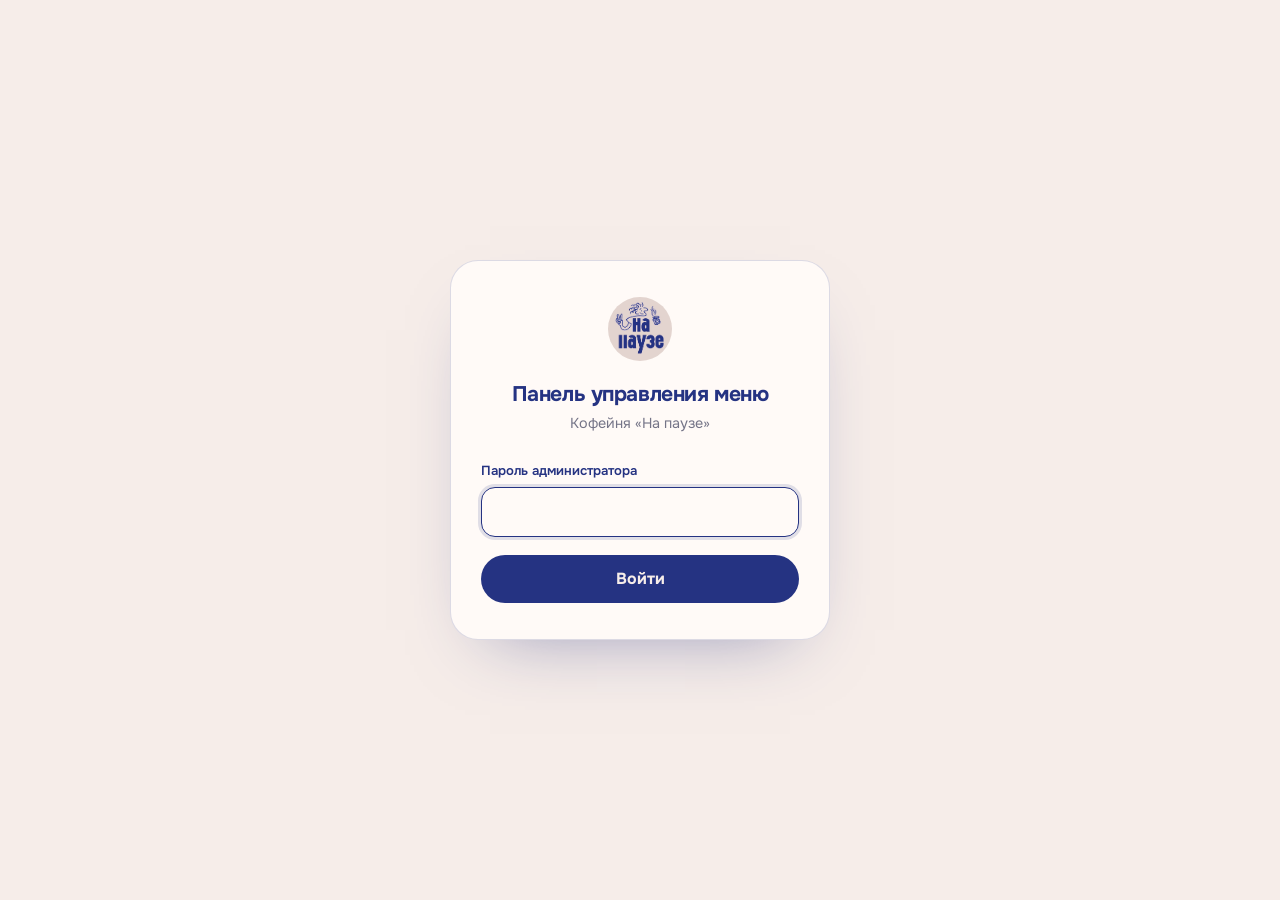
==== admin.html @ 0f0cec03 "Панель управления меню Панель на /admin: правка названий, описаний и цен, добавление и удаление пози" ====
<!DOCTYPE html>
<html lang="ru">
<head>
<meta charset="utf-8">
<meta name="viewport" content="width=device-width, initial-scale=1">
<title>Меню — панель управления · На паузе</title>
<meta name="robots" content="noindex, nofollow">
<meta name="theme-color" content="#253382">

<link rel="icon" href="assets/logo.png">
<link rel="preconnect" href="https://fonts.googleapis.com">
<link rel="preconnect" href="https://fonts.gstatic.com" crossorigin>
<link href="https://fonts.googleapis.com/css2?family=Onest:wght@400;500;600;700;800;900&display=swap" rel="stylesheet">
<link rel="stylesheet" href="admin.css">
</head>
<body>

<!-- ══════════ ВХОД ══════════ -->
<main class="gate" id="gate" hidden>
  <form class="gate__card" id="login-form" autocomplete="on">
    <img class="gate__logo" src="assets/logo.png" alt="" width="64" height="64">
    <h1>Панель управления меню</h1>
    <p class="gate__sub">Кофейня «На паузе»</p>

    <label class="field">
      <span>Пароль администратора</span>
      <input type="password" id="password" name="password" autocomplete="current-password" required>
    </label>

    <p class="msg msg--err" id="login-error" hidden></p>
    <button class="btn btn--primary" type="submit" id="login-btn">Войти</button>
  </form>
</main>

<!-- ══════════ РЕДАКТОР ══════════ -->
<div class="app" id="app" hidden>

  <header class="bar">
    <div class="bar__left">
      <img src="assets/logo.png" alt="" width="34" height="34">
      <strong>Меню</strong>
      <span class="state" id="state">загружаем…</span>
    </div>
    <div class="bar__right">
      <a class="btn btn--ghost btn--sm" href="/" target="_blank" rel="noopener">Открыть сайт</a>
      <button class="btn btn--ghost btn--sm" type="button" id="logout">Выйти</button>
      <button class="btn btn--primary btn--sm" type="button" id="save" disabled>Сохранить</button>
    </div>
  </header>

  <p class="msg msg--warn" id="setup-warning" hidden></p>
  <p class="msg" id="flash" hidden></p>

  <main class="sheet">

    <section class="block">
      <div class="block__head">
        <h2>Разделы</h2>
        <button class="btn btn--ghost btn--sm" type="button" id="add-cat">+ Раздел</button>
      </div>
      <div class="cats" id="cats"></div>
    </section>

    <section class="block">
      <div class="block__head">
        <h2 id="cat-caption">Позиции</h2>
        <div class="block__actions">
          <button class="btn btn--ghost btn--sm" type="button" id="rename-cat">Переименовать раздел</button>
          <button class="btn btn--ghost btn--sm btn--danger" type="button" id="del-cat">Удалить раздел</button>
        </div>
      </div>

      <div class="rows" id="rows"></div>
      <button class="btn btn--dash" type="button" id="add-item">+ Добавить позицию</button>
    </section>

    <section class="block">
      <div class="block__head"><h2>Подпись под заголовком меню</h2></div>
      <textarea id="note" class="note" rows="2" maxlength="300"
        placeholder="Например: альтернативное молоко без доплаты"></textarea>
      <p class="hint">Показывается на сайте под заголовком «Что налить и чем закусить». Перенос строки — Enter.</p>
    </section>

    <section class="block block--muted">
      <div class="block__head"><h2>Служебное</h2></div>
      <div class="block__actions">
        <button class="btn btn--ghost btn--sm" type="button" id="reload">Отменить правки</button>
        <button class="btn btn--ghost btn--sm" type="button" id="download">Скачать JSON</button>
      </div>
      <p class="hint" id="meta"></p>
    </section>

  </main>
</div>

<script src="admin.js"></script>
</body>
</html>
---- admin.css ----
/* ═══════════════════════════════════════════════
   На паузе — панель управления меню
   Та же палитра, что и на сайте
   ═══════════════════════════════════════════════ */

:root{
  --blue:#253382;
  --blue-2:#1a2560;
  --blush:#e3d4cf;
  --cream:#f6ede9;
  --paper:#fffaf7;
  --ink:#171b3c;
  --butter:#f2c744;
  --danger:#b3261e;
  --line:color-mix(in srgb,var(--blue) 16%,transparent);
  --font:"Onest","Golos Text","Segoe UI",system-ui,-apple-system,sans-serif;
}

*,*::before,*::after{box-sizing:border-box}
/* обязательно: у .gate задан display:grid, он перебивает атрибут hidden */
[hidden]{display:none !important}
body{
  margin:0;background:var(--cream);color:var(--ink);
  font-family:var(--font);font-size:16px;line-height:1.5;
  -webkit-text-size-adjust:100%;
}
h1,h2{margin:0;color:var(--blue);letter-spacing:-.02em}
button,input,textarea{font:inherit;color:inherit}

/* ─────────── кнопки ─────────── */
.btn{
  display:inline-flex;align-items:center;justify-content:center;gap:8px;
  padding:12px 22px;border:0;border-radius:99px;
  font-weight:700;cursor:pointer;white-space:nowrap;
  transition:background .2s,color .2s,border-color .2s,opacity .2s;
}
.btn--sm{padding:9px 16px;font-size:.88rem}
.btn--primary{background:var(--blue);color:var(--cream)}
.btn--primary:hover:not(:disabled){background:var(--blue-2)}
.btn--ghost{background:transparent;color:var(--blue);border:1.5px solid var(--line)}
.btn--ghost:hover:not(:disabled){background:var(--paper);border-color:var(--blue)}
.btn--danger{color:var(--danger);border-color:color-mix(in srgb,var(--danger) 30%,transparent)}
.btn--danger:hover:not(:disabled){background:color-mix(in srgb,var(--danger) 8%,transparent);border-color:var(--danger)}
.btn:disabled{opacity:.45;cursor:not-allowed}
.btn--dash{
  width:100%;margin-top:12px;padding:14px;border-radius:16px;
  background:transparent;border:1.5px dashed var(--line);color:var(--blue);
}
.btn--dash:hover{border-color:var(--blue);background:var(--paper)}

/* ─────────── сообщения ─────────── */
.msg{margin:0 0 16px;padding:12px 16px;border-radius:14px;font-size:.9rem;background:var(--paper);border:1.5px solid var(--line)}
.msg--err{background:color-mix(in srgb,var(--danger) 8%,var(--paper));border-color:color-mix(in srgb,var(--danger) 35%,transparent);color:var(--danger)}
.msg--warn{background:color-mix(in srgb,var(--butter) 26%,var(--paper));border-color:color-mix(in srgb,var(--butter) 70%,transparent)}
.msg--ok{background:color-mix(in srgb,var(--blue) 7%,var(--paper))}

/* ─────────── вход ─────────── */
.gate{min-height:100dvh;display:grid;place-items:center;padding:24px}
.gate__card{
  width:min(100%,380px);background:var(--paper);
  border:1.5px solid var(--line);border-radius:28px;padding:36px 30px;
  box-shadow:0 30px 70px -40px rgb(37 51 130/.5);text-align:center;
}
.gate__logo{border-radius:50%;margin-bottom:14px}
.gate h1{font-size:1.32rem;line-height:1.2}
.gate__sub{margin:6px 0 26px;font-size:.9rem;color:color-mix(in srgb,var(--ink) 60%,transparent)}
.gate .btn{width:100%}
.gate .msg{text-align:left}

.field{display:block;text-align:left;margin-bottom:18px}
.field span{display:block;margin-bottom:7px;font-size:.82rem;font-weight:600;color:var(--blue)}

input[type=text],input[type=password],input[type=number],textarea{
  width:100%;padding:12px 14px;border-radius:14px;
  background:var(--paper);border:1.5px solid var(--line);
  transition:border-color .2s,box-shadow .2s;
}
input:focus,textarea:focus{
  outline:0;border-color:var(--blue);
  box-shadow:0 0 0 3px color-mix(in srgb,var(--blue) 14%,transparent);
}

/* ─────────── шапка ─────────── */
.bar{
  position:sticky;top:0;z-index:10;
  display:flex;align-items:center;justify-content:space-between;gap:16px;flex-wrap:wrap;
  padding:12px clamp(16px,4vw,32px);
  background:color-mix(in srgb,var(--cream) 90%,transparent);
  backdrop-filter:blur(12px);border-bottom:1.5px solid var(--line);
}
.bar__left{display:flex;align-items:center;gap:12px;min-width:0}
.bar__left img{border-radius:50%}
.bar__left strong{color:var(--blue);font-size:1.05rem}
.bar__right{display:flex;align-items:center;gap:8px;flex-wrap:wrap}
.state{font-size:.82rem;color:color-mix(in srgb,var(--ink) 55%,transparent)}
.state--dirty{color:var(--danger);font-weight:600}

/* ─────────── листы ─────────── */
.sheet{max-width:1000px;margin:0 auto;padding:clamp(16px,4vw,32px)}
.block{
  background:var(--paper);border:1.5px solid var(--line);
  border-radius:24px;padding:clamp(18px,3vw,26px);margin-bottom:18px;
}
.block--muted{background:transparent}
.block__head{display:flex;align-items:center;justify-content:space-between;gap:12px;flex-wrap:wrap;margin-bottom:16px}
.block__head h2{font-size:1.05rem}
.block__actions{display:flex;gap:8px;flex-wrap:wrap}
.hint{margin:10px 0 0;font-size:.82rem;color:color-mix(in srgb,var(--ink) 55%,transparent)}
.note{resize:vertical;min-height:64px}

/* ─────────── разделы ─────────── */
.cats{display:flex;gap:8px;flex-wrap:wrap}
.cat{
  display:inline-flex;align-items:center;gap:8px;
  padding:9px 8px 9px 16px;border-radius:99px;
  background:transparent;border:1.5px solid var(--line);color:var(--blue);
  font-weight:600;font-size:.9rem;cursor:pointer;
}
.cat:hover{border-color:var(--blue)}
.cat.is-on{background:var(--blue);border-color:var(--blue);color:var(--cream)}
.cat__n{opacity:.6;font-size:.8rem}
.cat__mv{
  display:grid;place-items:center;width:22px;height:22px;
  border:0;border-radius:50%;background:color-mix(in srgb,var(--blue) 10%,transparent);
  color:inherit;font-size:.7rem;line-height:1;cursor:pointer;
}
.cat.is-on .cat__mv{background:color-mix(in srgb,var(--cream) 22%,transparent)}
.cat__mv:hover{background:color-mix(in srgb,var(--blue) 24%,transparent)}
.cat__mv:disabled{opacity:.3;cursor:not-allowed}

/* ─────────── строки меню ─────────── */
.rows{display:flex;flex-direction:column;gap:10px}
.row{
  display:grid;gap:10px;align-items:center;
  grid-template-columns:minmax(0,1.1fr) minmax(0,1.4fr) 110px auto auto;
  padding:12px;border-radius:18px;border:1.5px solid var(--line);background:var(--cream);
}
.row.is-hidden{opacity:.5}
.row__price{display:flex;align-items:center;gap:6px}
.row__price input{width:100%;text-align:right}
.row__cur{color:color-mix(in srgb,var(--ink) 55%,transparent)}
.row__flags{display:flex;gap:6px}
.row__tools{display:flex;gap:6px;justify-content:flex-end}

.chip{
  display:grid;place-items:center;width:36px;height:36px;flex:none;
  border:1.5px solid var(--line);border-radius:12px;background:var(--paper);
  cursor:pointer;font-size:.95rem;line-height:1;transition:background .2s,border-color .2s;
}
.chip:hover{border-color:var(--blue)}
.chip:disabled{opacity:.3;cursor:not-allowed}
.chip.is-on{background:var(--blue);border-color:var(--blue);color:var(--cream)}
.chip--star.is-on{background:var(--butter);border-color:var(--butter);color:var(--blue-2)}
.chip--del:hover{border-color:var(--danger);color:var(--danger)}

.empty{padding:22px;text-align:center;color:color-mix(in srgb,var(--ink) 55%,transparent);font-size:.9rem}

/* ─────────── мобильная раскладка ─────────── */
@media (max-width:760px){
  .row{
    grid-template-columns:1fr auto;
    grid-template-areas:
      "name  name"
      "note  note"
      "price flags"
      "tools tools";
  }
  .row__name{grid-area:name}
  .row__note{grid-area:note}
  .row__price{grid-area:price}
  .row__flags{grid-area:flags;justify-content:flex-end}
  .row__tools{grid-area:tools;justify-content:flex-start;border-top:1.5px solid var(--line);padding-top:10px}
  .bar__right .btn{flex:1 1 auto}
}
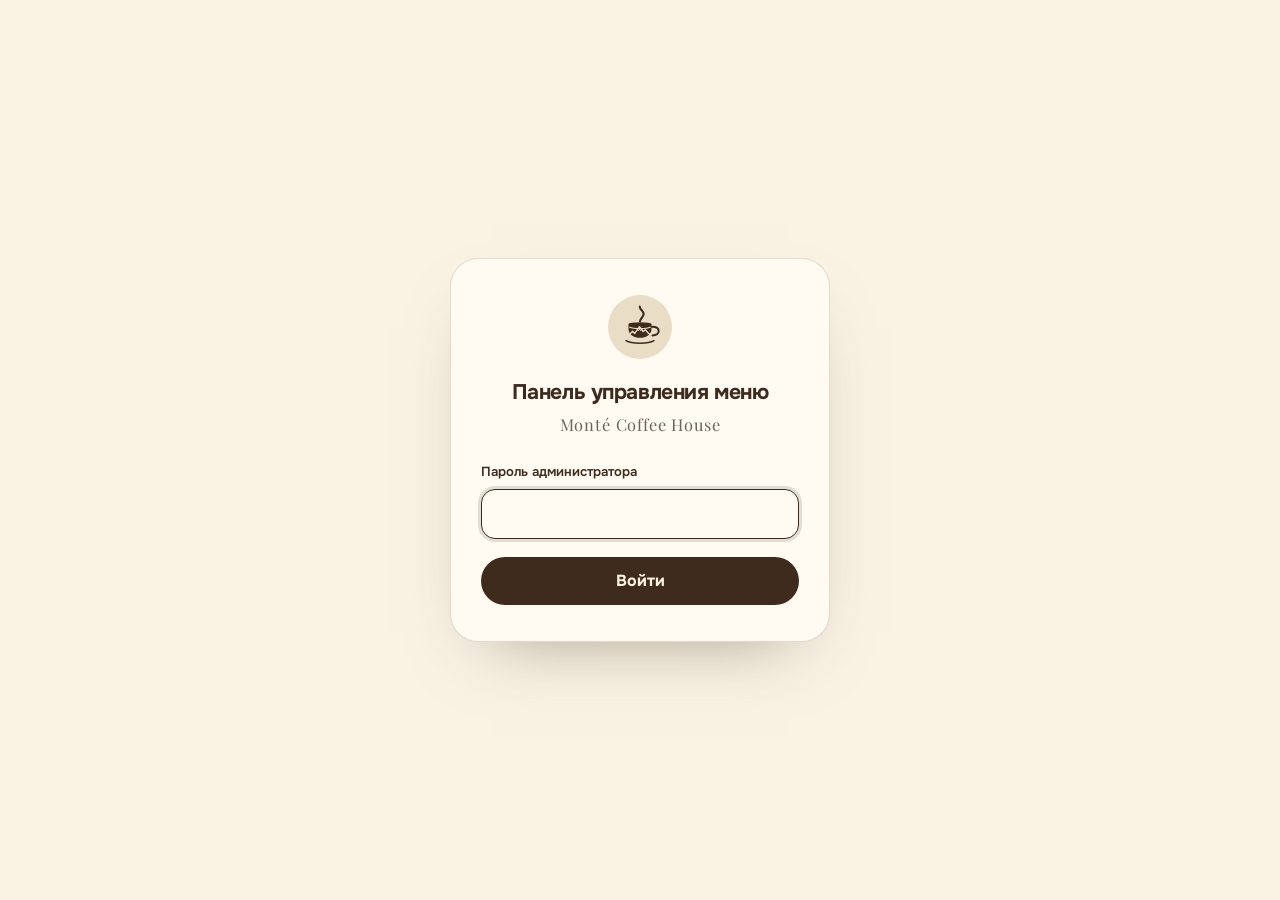
==== commit 9feb5979: "Ребрендинг: Monté Coffee House Название заменено везде: страница, панель управления, подвал, мета-те" ====
--- a/admin.html
+++ b/admin.html
@@ -3,14 +3,14 @@
 <head>
 <meta charset="utf-8">
 <meta name="viewport" content="width=device-width, initial-scale=1">
-<title>Меню — панель управления · На паузе</title>
+<title>Меню — панель управления · Monté Coffee House</title>
 <meta name="robots" content="noindex, nofollow">
-<meta name="theme-color" content="#253382">
+<meta name="theme-color" content="#3e2b1e">
 
-<link rel="icon" href="assets/logo.png">
+<link rel="icon" href="assets/mark.svg" type="image/svg+xml">
 <link rel="preconnect" href="https://fonts.googleapis.com">
 <link rel="preconnect" href="https://fonts.gstatic.com" crossorigin>
-<link href="https://fonts.googleapis.com/css2?family=Onest:wght@400;500;600;700;800;900&display=swap" rel="stylesheet">
+<link href="https://fonts.googleapis.com/css2?family=Onest:wght@400;500;600;700;800;900&family=Playfair+Display:wght@500;600&display=swap" rel="stylesheet">
 <link rel="stylesheet" href="admin.css">
 </head>
 <body>
@@ -18,9 +18,9 @@
 <!-- ══════════ ВХОД ══════════ -->
 <main class="gate" id="gate" hidden>
   <form class="gate__card" id="login-form" autocomplete="on">
-    <img class="gate__logo" src="assets/logo.png" alt="" width="64" height="64">
+    <img class="gate__logo" src="assets/mark.svg" alt="" width="64" height="64">
     <h1>Панель управления меню</h1>
-    <p class="gate__sub">Кофейня «На паузе»</p>
+    <p class="gate__sub">Monté Coffee House</p>
 
     <label class="field">
       <span>Пароль администратора</span>
@@ -37,7 +37,7 @@
 
   <header class="bar">
     <div class="bar__left">
-      <img src="assets/logo.png" alt="" width="34" height="34">
+      <img src="assets/mark.svg" alt="" width="34" height="34">
       <strong>Меню</strong>
       <span class="state" id="state">загружаем…</span>
     </div>
--- a/admin.css
+++ b/admin.css
@@ -1,18 +1,18 @@
 /* ═══════════════════════════════════════════════
-   На паузе — панель управления меню
+   Monté Coffee House — панель управления меню
    Та же палитра, что и на сайте
    ═══════════════════════════════════════════════ */
 
 :root{
-  --blue:#253382;
-  --blue-2:#1a2560;
-  --blush:#e3d4cf;
-  --cream:#f6ede9;
-  --paper:#fffaf7;
-  --ink:#171b3c;
-  --butter:#f2c744;
+  --brown:#3e2b1e;
+  --brown-2:#2a1c12;
+  --crema:#eaddc6;
+  --cream:#faf3e4;
+  --paper:#fffbf2;
+  --ink:#2e2318;
+  --amber:#dda94a;
   --danger:#b3261e;
-  --line:color-mix(in srgb,var(--blue) 16%,transparent);
+  --line:color-mix(in srgb,var(--brown) 16%,transparent);
   --font:"Onest","Golos Text","Segoe UI",system-ui,-apple-system,sans-serif;
 }
 
@@ -24,7 +24,7 @@
   font-family:var(--font);font-size:16px;line-height:1.5;
   -webkit-text-size-adjust:100%;
 }
-h1,h2{margin:0;color:var(--blue);letter-spacing:-.02em}
+h1,h2{margin:0;color:var(--brown);letter-spacing:-.02em}
 button,input,textarea{font:inherit;color:inherit}
 
 /* ─────────── кнопки ─────────── */
@@ -35,40 +35,44 @@
   transition:background .2s,color .2s,border-color .2s,opacity .2s;
 }
 .btn--sm{padding:9px 16px;font-size:.88rem}
-.btn--primary{background:var(--blue);color:var(--cream)}
-.btn--primary:hover:not(:disabled){background:var(--blue-2)}
-.btn--ghost{background:transparent;color:var(--blue);border:1.5px solid var(--line)}
-.btn--ghost:hover:not(:disabled){background:var(--paper);border-color:var(--blue)}
+.btn--primary{background:var(--brown);color:var(--cream)}
+.btn--primary:hover:not(:disabled){background:var(--brown-2)}
+.btn--ghost{background:transparent;color:var(--brown);border:1.5px solid var(--line)}
+.btn--ghost:hover:not(:disabled){background:var(--paper);border-color:var(--brown)}
 .btn--danger{color:var(--danger);border-color:color-mix(in srgb,var(--danger) 30%,transparent)}
 .btn--danger:hover:not(:disabled){background:color-mix(in srgb,var(--danger) 8%,transparent);border-color:var(--danger)}
 .btn:disabled{opacity:.45;cursor:not-allowed}
 .btn--dash{
   width:100%;margin-top:12px;padding:14px;border-radius:16px;
-  background:transparent;border:1.5px dashed var(--line);color:var(--blue);
+  background:transparent;border:1.5px dashed var(--line);color:var(--brown);
 }
-.btn--dash:hover{border-color:var(--blue);background:var(--paper)}
+.btn--dash:hover{border-color:var(--brown);background:var(--paper)}
 
 /* ─────────── сообщения ─────────── */
 .msg{margin:0 0 16px;padding:12px 16px;border-radius:14px;font-size:.9rem;background:var(--paper);border:1.5px solid var(--line)}
 .msg--err{background:color-mix(in srgb,var(--danger) 8%,var(--paper));border-color:color-mix(in srgb,var(--danger) 35%,transparent);color:var(--danger)}
-.msg--warn{background:color-mix(in srgb,var(--butter) 26%,var(--paper));border-color:color-mix(in srgb,var(--butter) 70%,transparent)}
-.msg--ok{background:color-mix(in srgb,var(--blue) 7%,var(--paper))}
+.msg--warn{background:color-mix(in srgb,var(--amber) 26%,var(--paper));border-color:color-mix(in srgb,var(--amber) 70%,transparent)}
+.msg--ok{background:color-mix(in srgb,var(--brown) 7%,var(--paper))}
 
 /* ─────────── вход ─────────── */
 .gate{min-height:100dvh;display:grid;place-items:center;padding:24px}
 .gate__card{
   width:min(100%,380px);background:var(--paper);
   border:1.5px solid var(--line);border-radius:28px;padding:36px 30px;
-  box-shadow:0 30px 70px -40px rgb(37 51 130/.5);text-align:center;
+  box-shadow:0 30px 70px -40px rgb(62 43 30/.5);text-align:center;
 }
-.gate__logo{border-radius:50%;margin-bottom:14px}
+/* знак — прозрачный SVG, под него подложен кремовый кружок */
+.gate__logo{border-radius:50%;margin-bottom:14px;padding:8px;box-sizing:border-box;background:var(--crema)}
 .gate h1{font-size:1.32rem;line-height:1.2}
-.gate__sub{margin:6px 0 26px;font-size:.9rem;color:color-mix(in srgb,var(--ink) 60%,transparent)}
+.gate__sub{
+  margin:6px 0 26px;font-family:"Playfair Display",Georgia,serif;
+  font-size:1.02rem;letter-spacing:.05em;color:color-mix(in srgb,var(--ink) 70%,transparent);
+}
 .gate .btn{width:100%}
 .gate .msg{text-align:left}
 
 .field{display:block;text-align:left;margin-bottom:18px}
-.field span{display:block;margin-bottom:7px;font-size:.82rem;font-weight:600;color:var(--blue)}
+.field span{display:block;margin-bottom:7px;font-size:.82rem;font-weight:600;color:var(--brown)}
 
 input[type=text],input[type=password],input[type=number],textarea{
   width:100%;padding:12px 14px;border-radius:14px;
@@ -76,8 +80,8 @@
   transition:border-color .2s,box-shadow .2s;
 }
 input:focus,textarea:focus{
-  outline:0;border-color:var(--blue);
-  box-shadow:0 0 0 3px color-mix(in srgb,var(--blue) 14%,transparent);
+  outline:0;border-color:var(--brown);
+  box-shadow:0 0 0 3px color-mix(in srgb,var(--brown) 14%,transparent);
 }
 
 /* ─────────── шапка ─────────── */
@@ -89,8 +93,8 @@
   backdrop-filter:blur(12px);border-bottom:1.5px solid var(--line);
 }
 .bar__left{display:flex;align-items:center;gap:12px;min-width:0}
-.bar__left img{border-radius:50%}
-.bar__left strong{color:var(--blue);font-size:1.05rem}
+.bar__left img{border-radius:50%;padding:5px;box-sizing:border-box;background:var(--crema)}
+.bar__left strong{color:var(--brown);font-size:1.05rem}
 .bar__right{display:flex;align-items:center;gap:8px;flex-wrap:wrap}
 .state{font-size:.82rem;color:color-mix(in srgb,var(--ink) 55%,transparent)}
 .state--dirty{color:var(--danger);font-weight:600}
@@ -113,19 +117,19 @@
 .cat{
   display:inline-flex;align-items:center;gap:8px;
   padding:9px 8px 9px 16px;border-radius:99px;
-  background:transparent;border:1.5px solid var(--line);color:var(--blue);
+  background:transparent;border:1.5px solid var(--line);color:var(--brown);
   font-weight:600;font-size:.9rem;cursor:pointer;
 }
-.cat:hover{border-color:var(--blue)}
-.cat.is-on{background:var(--blue);border-color:var(--blue);color:var(--cream)}
+.cat:hover{border-color:var(--brown)}
+.cat.is-on{background:var(--brown);border-color:var(--brown);color:var(--cream)}
 .cat__n{opacity:.6;font-size:.8rem}
 .cat__mv{
   display:grid;place-items:center;width:22px;height:22px;
-  border:0;border-radius:50%;background:color-mix(in srgb,var(--blue) 10%,transparent);
+  border:0;border-radius:50%;background:color-mix(in srgb,var(--brown) 10%,transparent);
   color:inherit;font-size:.7rem;line-height:1;cursor:pointer;
 }
 .cat.is-on .cat__mv{background:color-mix(in srgb,var(--cream) 22%,transparent)}
-.cat__mv:hover{background:color-mix(in srgb,var(--blue) 24%,transparent)}
+.cat__mv:hover{background:color-mix(in srgb,var(--brown) 24%,transparent)}
 .cat__mv:disabled{opacity:.3;cursor:not-allowed}
 
 /* ─────────── строки меню ─────────── */
@@ -147,10 +151,10 @@
   border:1.5px solid var(--line);border-radius:12px;background:var(--paper);
   cursor:pointer;font-size:.95rem;line-height:1;transition:background .2s,border-color .2s;
 }
-.chip:hover{border-color:var(--blue)}
+.chip:hover{border-color:var(--brown)}
 .chip:disabled{opacity:.3;cursor:not-allowed}
-.chip.is-on{background:var(--blue);border-color:var(--blue);color:var(--cream)}
-.chip--star.is-on{background:var(--butter);border-color:var(--butter);color:var(--blue-2)}
+.chip.is-on{background:var(--brown);border-color:var(--brown);color:var(--cream)}
+.chip--star.is-on{background:var(--amber);border-color:var(--amber);color:var(--brown-2)}
 .chip--del:hover{border-color:var(--danger);color:var(--danger)}
 
 .empty{padding:22px;text-align:center;color:color-mix(in srgb,var(--ink) 55%,transparent);font-size:.9rem}
